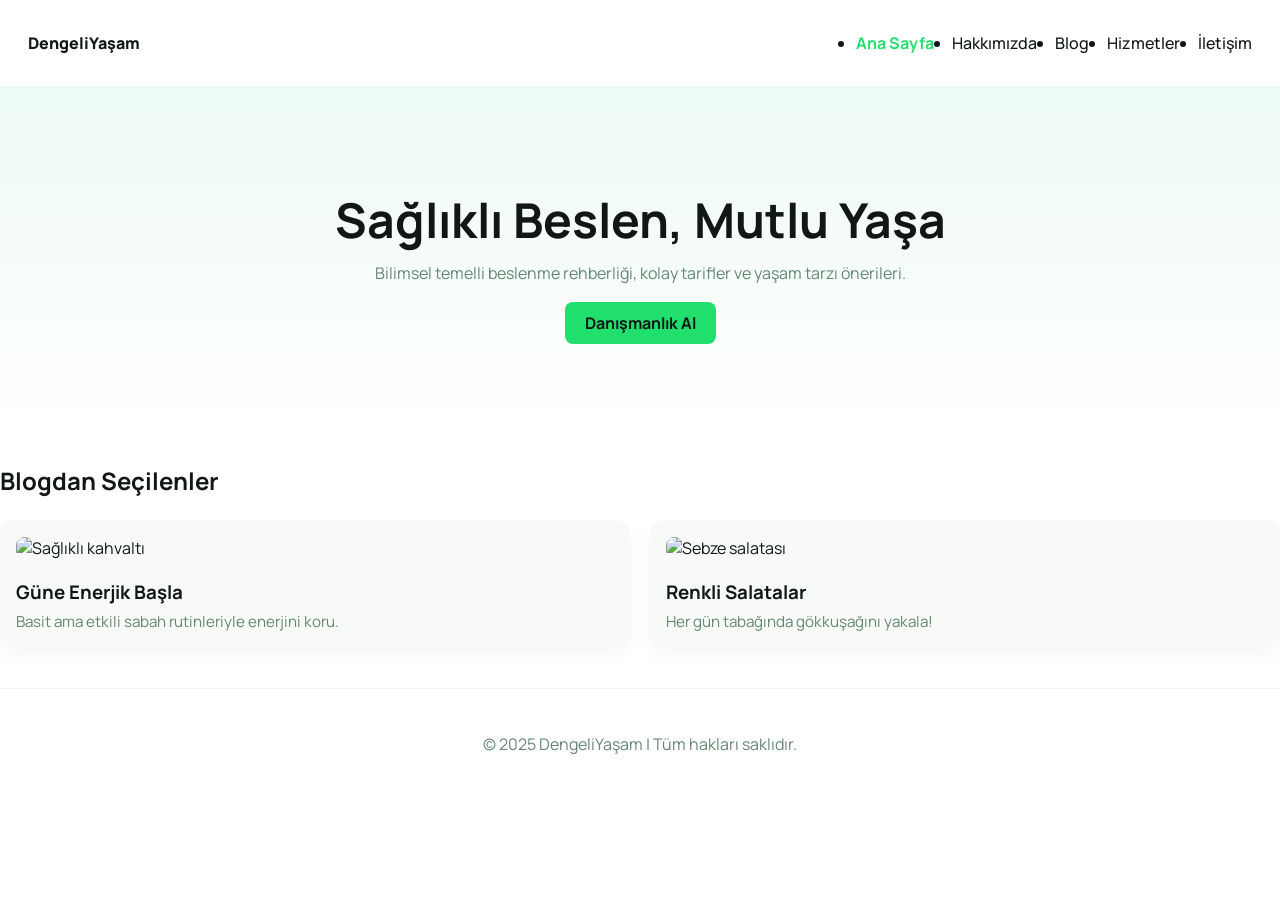
==== index.html @ bfea12a0 "Add real images to featured cards" ====
<!DOCTYPE html>
<html lang="tr">
<head>
  <meta charset="UTF-8">
  <meta name="viewport" content="width=device-width, initial-scale=1.0">
  <title>DengeliYaşam | Ana Sayfa</title>
  <meta name="description" content="DengeliYaşam - Sağlıklı beslenme, tarifler ve yaşam tarzı önerileri." />
  <link rel="preconnect" href="https://fonts.gstatic.com" crossorigin>
  <link href="https://fonts.googleapis.com/css2?family=Manrope:wght@400;500;700;800&family=Noto+Sans:wght@400;500;700;900&display=swap" rel="stylesheet">
  <link rel="stylesheet" href="css/style.css">
</head>

<body>
  
  <header>
    <nav class="navbar">
      <a href="index.html" class="logo">DengeliYaşam</a>
      <ul class="nav-links">
        <li><a href="index.html">Ana Sayfa</a></li>
        <li><a href="hakkimizda.html">Hakkımızda</a></li>
        <li><a href="blog.html">Blog</a></li>
        <li><a href="hizmetler.html">Hizmetler</a></li>
        <li><a href="iletisim.html">İletişim</a></li>
      </ul>
    </nav>
  </header>

  <section class="hero">
    <h1>Sağlıklı Beslen, Mutlu Yaşa</h1>
    <p>Bilimsel temelli beslenme rehberliği, kolay tarifler ve yaşam tarzı önerileri.</p>
    <a href="hizmetler.html" class="btn">Danışmanlık Al</a>
  </section>

 
  <section class="featured">
    <h2>Blogdan Seçilenler</h2>
    <div class="card-container">
      
      <div class="card">
        <img src="https://images.unsplash.com/photo-1504674900247-0877df9cc836?auto=format&fit=crop&w=1200&q=80" alt="Sağlıklı kahvaltı">
        <h3>Güne Enerjik Başla</h3>
        <p>Basit ama etkili sabah rutinleriyle enerjini koru.</p>
      </div>
      <div class="card">
        <img src="https://images.unsplash.com/photo-1546069901-ba9599a7e63c?auto=format&fit=crop&w=1200&q=80" alt="Sebze salatası">
        <h3>Renkli Salatalar</h3>
        <p>Her gün tabağında gökkuşağını yakala!</p>
      </div>
    </div>
  </section>

  
  <footer>
    <p>© 2025 DengeliYaşam | Tüm hakları saklıdır.</p>
  </footer>

  <script src="js/script.js"></script>
</body>
</html>
---- css/style.css ----
:root{
  --green:#20df6c;
  --muted:#648772;
  --bg:#ffffff;
  --text:#111714;
  --card:#f7faf7;
}

*{box-sizing:border-box}
html,body{height:100%}
body{
  margin:0;
  font-family:Manrope, Noto Sans, system-ui, -apple-system, 'Segoe UI', Roboto, 'Helvetica Neue', Arial;
  background:var(--bg);
  color:var(--text);
  -webkit-font-smoothing:antialiased;
}

/* Header / Navigation */
.navbar{
  display:flex;
  align-items:center;
  justify-content:space-between;
  gap:20px;
  padding:16px 28px;
  border-bottom:1px solid #f0f4f2;
}
.logo{font-weight:800;color:var(--text);text-decoration:none}
.nav-links{display:flex;gap:18px;align-items:center}
.nav-links a{color:var(--text);text-decoration:none;font-weight:500}
.nav-links a.active{color:var(--green);font-weight:700}
.cta{background:var(--green);color:var(--text);padding:8px 14px;border-radius:8px;font-weight:700;text-decoration:none}

/* Responsive container */
.layout-content-container{max-width:1100px;margin:0 auto;padding:20px}

/* Hero */
.hero{
  padding:80px 20px;
  text-align:center;
  background:linear-gradient(180deg, rgba(226,247,237,0.6), rgba(255,255,255,0.8));
}
.hero h1{font-size:2.25rem;margin:0 0 10px}
.hero p{color:var(--muted);margin:0 0 18px}

.btn{display:inline-block;background:var(--green);color:var(--text);padding:10px 20px;border-radius:8px;text-decoration:none;font-weight:700}

/* Cards / featured */
.card-container{display:grid;grid-template-columns:repeat(auto-fit,minmax(260px,1fr));gap:20px;margin:24px 0}
.card{background:var(--card);border-radius:12px;padding:16px;overflow:hidden;box-shadow:0 6px 18px rgba(17,23,20,0.04)}
.card img{width:100%;height:160px;object-fit:cover;border-radius:8px;margin-bottom:12px}
.card h3{margin:8px 0 6px}
.card p{color:var(--muted);margin:0;font-size:0.95rem}

/* Content */
.content{padding:28px 20px;max-width:900px;margin:0 auto}

/* Contact form */
form{display:flex;flex-direction:column;gap:12px;max-width:560px}
input,textarea{padding:12px;border-radius:10px;border:1px solid #e6ece6;background:white;font-family:inherit}
input:focus,textarea:focus{outline:2px solid rgba(32,223,108,0.18);border-color:var(--green)}
button[type=submit]{background:var(--green);color:var(--text);padding:10px 14px;border-radius:8px;border:0;font-weight:700;cursor:pointer}

/* Footer */
footer{padding:28px 20px;background:transparent;color:var(--muted);text-align:center;border-top:1px solid #f0f4f2;margin-top:40px}

/* Utilities */
.text-muted{color:var(--muted)}

/* Responsive tweaks */
@media (min-width:768px){
  .hero h1{font-size:3rem}
  .hero{padding:100px 20px}
}

@media (max-width:600px){
  .navbar{padding:12px}
  .nav-links{display:none}
}
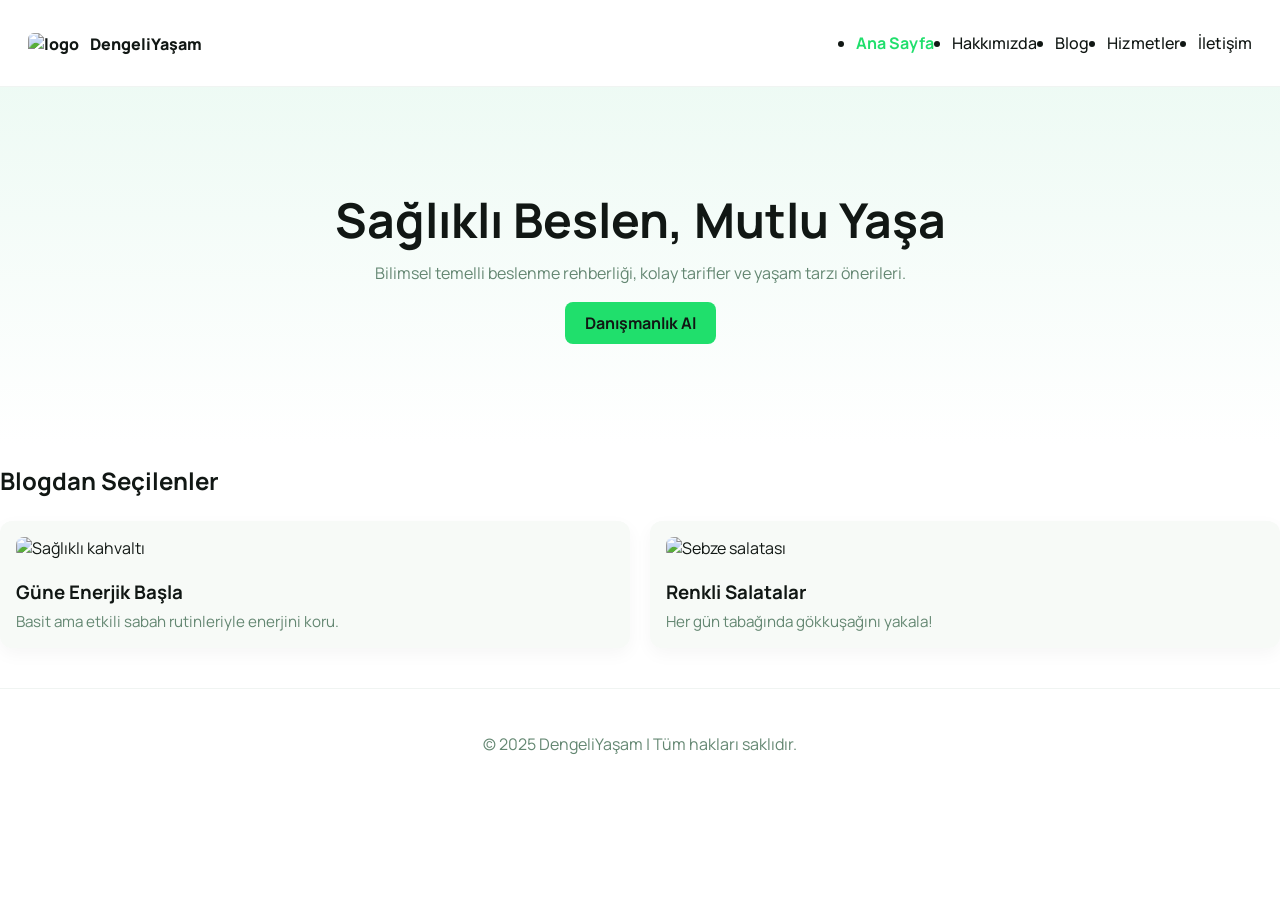
==== commit 2f865201: "Add images and header logos across site" ====
--- a/index.html
+++ b/index.html
@@ -14,7 +14,7 @@
   
   <header>
     <nav class="navbar">
-      <a href="index.html" class="logo">DengeliYaşam</a>
+  <a href="index.html" class="logo"><img src="https://images.unsplash.com/photo-1507029340645-085b722e21f0?auto=format&fit=crop&w=80&q=60" alt="logo" style="height:36px;vertical-align:middle;border-radius:6px"> <span style="margin-left:8px;vertical-align:middle">DengeliYaşam</span></a>
       <ul class="nav-links">
         <li><a href="index.html">Ana Sayfa</a></li>
         <li><a href="hakkimizda.html">Hakkımızda</a></li>
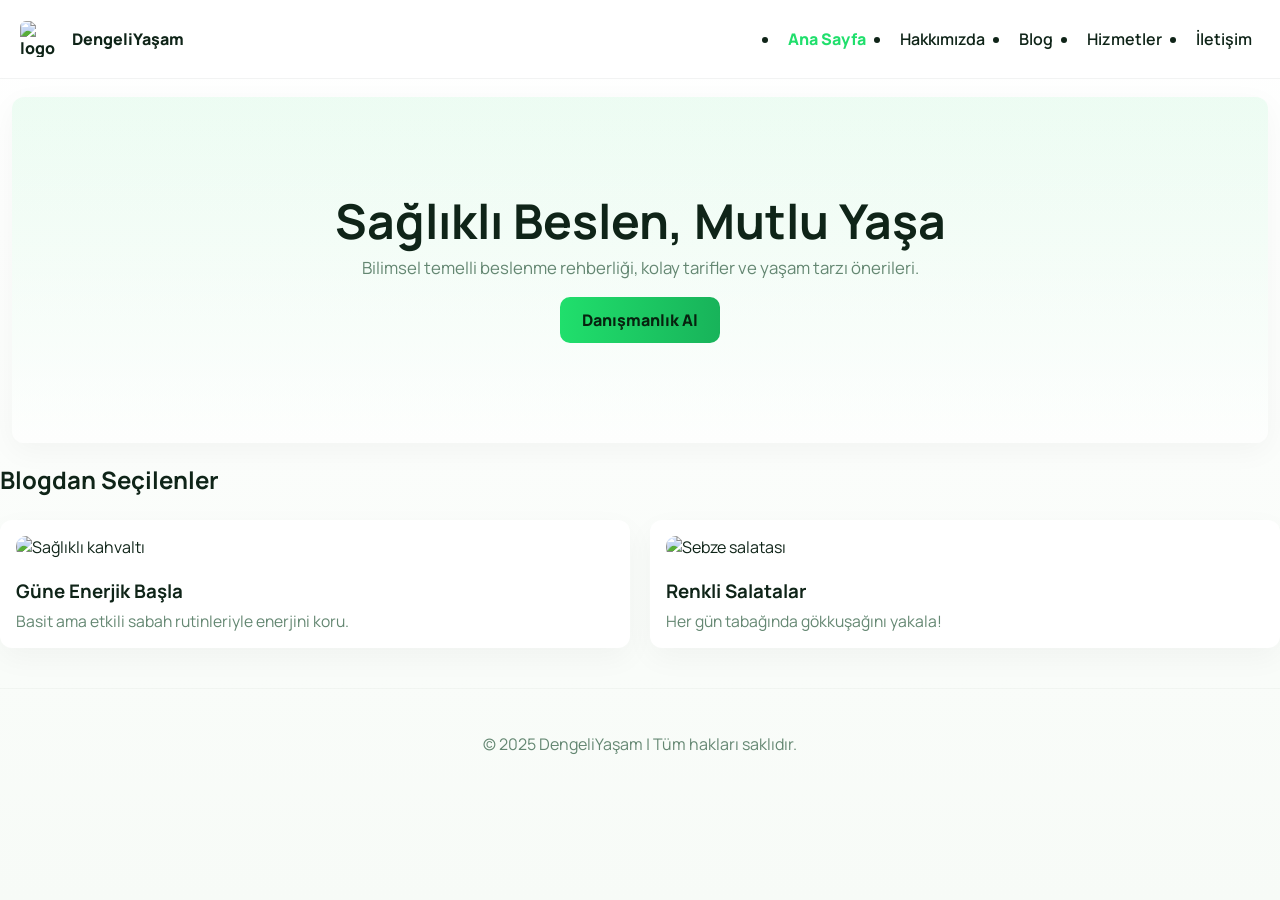
==== commit ee17cc0b: "Polish styles, responsive images, and wire contact form to Formspree" ====
--- a/index.html
+++ b/index.html
@@ -37,12 +37,20 @@
     <div class="card-container">
       
       <div class="card">
-        <img src="https://images.unsplash.com/photo-1504674900247-0877df9cc836?auto=format&fit=crop&w=1200&q=80" alt="Sağlıklı kahvaltı">
+        <img src="https://images.unsplash.com/photo-1504674900247-0877df9cc836?auto=format&fit=crop&w=1200&q=80"
+             srcset="https://images.unsplash.com/photo-1504674900247-0877df9cc836?auto=format&fit=crop&w=600&q=60 600w, https://images.unsplash.com/photo-1504674900247-0877df9cc836?auto=format&fit=crop&w=900&q=70 900w, https://images.unsplash.com/photo-1504674900247-0877df9cc836?auto=format&fit=crop&w=1200&q=80 1200w"
+             sizes="(max-width:600px) 100vw, 33vw"
+             loading="lazy"
+             alt="Sağlıklı kahvaltı">
         <h3>Güne Enerjik Başla</h3>
         <p>Basit ama etkili sabah rutinleriyle enerjini koru.</p>
       </div>
       <div class="card">
-        <img src="https://images.unsplash.com/photo-1546069901-ba9599a7e63c?auto=format&fit=crop&w=1200&q=80" alt="Sebze salatası">
+        <img src="https://images.unsplash.com/photo-1546069901-ba9599a7e63c?auto=format&fit=crop&w=1200&q=80"
+             srcset="https://images.unsplash.com/photo-1546069901-ba9599a7e63c?auto=format&fit=crop&w=600&q=60 600w, https://images.unsplash.com/photo-1546069901-ba9599a7e63c?auto=format&fit=crop&w=900&q=70 900w, https://images.unsplash.com/photo-1546069901-ba9599a7e63c?auto=format&fit=crop&w=1200&q=80 1200w"
+             sizes="(max-width:600px) 100vw, 33vw"
+             loading="lazy"
+             alt="Sebze salatası">
         <h3>Renkli Salatalar</h3>
         <p>Her gün tabağında gökkuşağını yakala!</p>
       </div>
--- a/css/style.css
+++ b/css/style.css
@@ -1,9 +1,12 @@
 :root{
   --green:#20df6c;
+  --accent:#18b35a;
   --muted:#648772;
-  --bg:#ffffff;
-  --text:#111714;
+  --bg:#fbfdfb;
+  --surface:#ffffff;
+  --text:#0f2418;
   --card:#f7faf7;
+  --max-width:1100px;
 }
 
 *{box-sizing:border-box}
@@ -11,7 +14,7 @@
 body{
   margin:0;
   font-family:Manrope, Noto Sans, system-ui, -apple-system, 'Segoe UI', Roboto, 'Helvetica Neue', Arial;
-  background:var(--bg);
+  background:linear-gradient(180deg, #ffffff 0%, rgba(245,250,245,0.8) 100%);
   color:var(--text);
   -webkit-font-smoothing:antialiased;
 }
@@ -22,47 +25,60 @@
   align-items:center;
   justify-content:space-between;
   gap:20px;
-  padding:16px 28px;
-  border-bottom:1px solid #f0f4f2;
+  padding:12px 20px;
+  border-bottom:1px solid rgba(15,36,24,0.05);
+  backdrop-filter: blur(4px);
+  position:sticky;
+  top:0;
+  z-index:40;
+  background:rgba(255,255,255,0.6);
 }
-.logo{font-weight:800;color:var(--text);text-decoration:none}
+.logo{font-weight:800;color:var(--text);text-decoration:none;display:flex;align-items:center;gap:8px}
+.logo img{height:36px;width:36px;object-fit:cover;border-radius:8px}
 .nav-links{display:flex;gap:18px;align-items:center}
-.nav-links a{color:var(--text);text-decoration:none;font-weight:500}
-.nav-links a.active{color:var(--green);font-weight:700}
-.cta{background:var(--green);color:var(--text);padding:8px 14px;border-radius:8px;font-weight:700;text-decoration:none}
+.nav-links a{color:var(--text);text-decoration:none;font-weight:600;padding:6px 8px;border-radius:8px}
+.nav-links a:hover{background:rgba(24,179,90,0.06)}
+.nav-links a.active{color:var(--green);font-weight:800}
+.cta{background:linear-gradient(90deg,var(--green),var(--accent));color:#07220f;padding:10px 16px;border-radius:10px;font-weight:800;text-decoration:none;box-shadow:0 6px 18px rgba(24,179,90,0.12);transition:transform .12s ease, box-shadow .12s ease}
+.cta:hover{transform:translateY(-2px);box-shadow:0 12px 30px rgba(24,179,90,0.12)}
 
 /* Responsive container */
-.layout-content-container{max-width:1100px;margin:0 auto;padding:20px}
+.container{max-width:var(--max-width);margin:0 auto;padding:20px}
 
 /* Hero */
 .hero{
-  padding:80px 20px;
+  padding:72px 18px;
   text-align:center;
-  background:linear-gradient(180deg, rgba(226,247,237,0.6), rgba(255,255,255,0.8));
+  background:linear-gradient(180deg, rgba(32,223,108,0.08), rgba(255,255,255,0.6));
+  border-radius:12px;
+  margin:18px 12px;
+  box-shadow:0 8px 30px rgba(15,36,24,0.04);
 }
-.hero h1{font-size:2.25rem;margin:0 0 10px}
-.hero p{color:var(--muted);margin:0 0 18px}
+.hero h1{font-size:2.4rem;margin:0 0 10px;line-height:1.02}
+.hero p{color:var(--muted);margin:0 0 18px;font-size:1.05rem}
 
-.btn{display:inline-block;background:var(--green);color:var(--text);padding:10px 20px;border-radius:8px;text-decoration:none;font-weight:700}
+.btn{display:inline-block;background:linear-gradient(90deg,var(--green),var(--accent));color:#07220f;padding:12px 22px;border-radius:10px;text-decoration:none;font-weight:800;transition:transform .12s ease, box-shadow .12s ease}
+.btn:hover{transform:translateY(-3px);box-shadow:0 18px 36px rgba(24,179,90,0.12)}
 
 /* Cards / featured */
 .card-container{display:grid;grid-template-columns:repeat(auto-fit,minmax(260px,1fr));gap:20px;margin:24px 0}
-.card{background:var(--card);border-radius:12px;padding:16px;overflow:hidden;box-shadow:0 6px 18px rgba(17,23,20,0.04)}
-.card img{width:100%;height:160px;object-fit:cover;border-radius:8px;margin-bottom:12px}
+.card{background:var(--surface);border-radius:12px;padding:16px;overflow:hidden;box-shadow:0 10px 30px rgba(11,20,14,0.04);transition:transform .16s ease, box-shadow .16s ease}
+.card:hover{transform:translateY(-6px);box-shadow:0 20px 48px rgba(11,20,14,0.06)}
+.card img{width:100%;height:180px;object-fit:cover;border-radius:10px;margin-bottom:12px}
 .card h3{margin:8px 0 6px}
-.card p{color:var(--muted);margin:0;font-size:0.95rem}
+.card p{color:var(--muted);margin:0;font-size:0.98rem}
 
 /* Content */
-.content{padding:28px 20px;max-width:900px;margin:0 auto}
+.content{padding:28px 20px;max-width:920px;margin:0 auto}
 
 /* Contact form */
-form{display:flex;flex-direction:column;gap:12px;max-width:560px}
-input,textarea{padding:12px;border-radius:10px;border:1px solid #e6ece6;background:white;font-family:inherit}
-input:focus,textarea:focus{outline:2px solid rgba(32,223,108,0.18);border-color:var(--green)}
-button[type=submit]{background:var(--green);color:var(--text);padding:10px 14px;border-radius:8px;border:0;font-weight:700;cursor:pointer}
+form{display:flex;flex-direction:column;gap:12px;max-width:640px}
+input,textarea{padding:14px;border-radius:12px;border:1px solid rgba(12,30,22,0.06);background:var(--surface);font-family:inherit}
+input:focus,textarea:focus{outline:3px solid rgba(32,223,108,0.12);border-color:var(--accent)}
+button[type=submit]{background:linear-gradient(90deg,var(--green),var(--accent));color:#07220f;padding:12px 16px;border-radius:10px;border:0;font-weight:800;cursor:pointer}
 
 /* Footer */
-footer{padding:28px 20px;background:transparent;color:var(--muted);text-align:center;border-top:1px solid #f0f4f2;margin-top:40px}
+footer{padding:28px 20px;background:transparent;color:var(--muted);text-align:center;border-top:1px solid rgba(15,36,24,0.03);margin-top:40px}
 
 /* Utilities */
 .text-muted{color:var(--muted)}
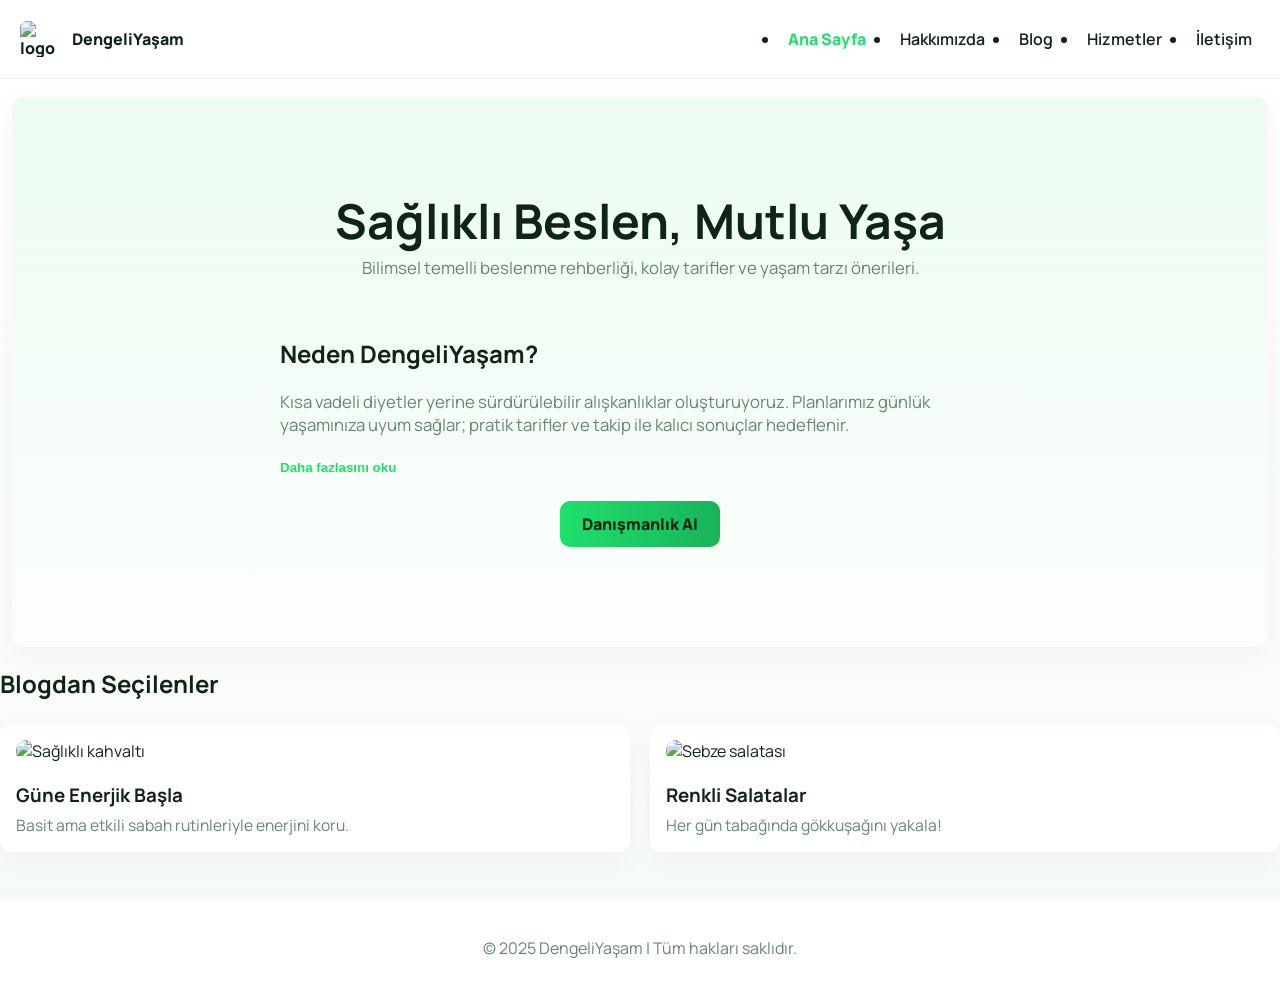
==== commit 34358b7d: "Add expanded copy, read-more toggles and SEO meta updates" ====
--- a/index.html
+++ b/index.html
@@ -4,7 +4,7 @@
   <meta charset="UTF-8">
   <meta name="viewport" content="width=device-width, initial-scale=1.0">
   <title>DengeliYaşam | Ana Sayfa</title>
-  <meta name="description" content="DengeliYaşam - Sağlıklı beslenme, tarifler ve yaşam tarzı önerileri." />
+  <meta name="description" content="DengeliYaşam - Bilimsel temelli, pratik ve kişiye özel beslenme danışmanlığı. Tarifler ve yaşam tarzı önerileri." />
   <link rel="preconnect" href="https://fonts.gstatic.com" crossorigin>
   <link href="https://fonts.googleapis.com/css2?family=Manrope:wght@400;500;700;800&family=Noto+Sans:wght@400;500;700;900&display=swap" rel="stylesheet">
   <link rel="stylesheet" href="css/style.css">
@@ -28,6 +28,14 @@
   <section class="hero">
     <h1>Sağlıklı Beslen, Mutlu Yaşa</h1>
     <p>Bilimsel temelli beslenme rehberliği, kolay tarifler ve yaşam tarzı önerileri.</p>
+    <div class="container" style="max-width:760px;margin:12px auto 0;text-align:left">
+      <h2>Neden DengeliYaşam?</h2>
+      <p>Kısa vadeli diyetler yerine sürdürülebilir alışkanlıklar oluşturuyoruz. Planlarımız günlük yaşamınıza uyum sağlar; pratik tarifler ve takip ile kalıcı sonuçlar hedeflenir.</p>
+      <button class="read-more-btn" data-target="home-more">Daha fazlasını oku</button>
+      <div id="home-more" class="more-content">
+        <p>Uzman diyetisyenlerimizle yapılan değerlendirmeler sayesinde hem sağlık hedeflerinize ulaşır hem de lezzetten ödün vermezsiniz. Kilo yönetimi, metabolik destek ve sporcu beslenmesi gibi alanlarda kişiye özel programlar sunuyoruz.</p>
+      </div>
+    </div>
     <a href="hizmetler.html" class="btn">Danışmanlık Al</a>
   </section>
 
--- a/css/style.css
+++ b/css/style.css
@@ -80,6 +80,16 @@
 /* Footer */
 footer{padding:28px 20px;background:transparent;color:var(--muted);text-align:center;border-top:1px solid rgba(15,36,24,0.03);margin-top:40px}
 
+/* Read-more / expandable content */
+.read-more-btn{background:transparent;border:0;color:var(--green);font-weight:700;cursor:pointer;padding:6px 0}
+.more-content{display:none;margin-top:10px;color:var(--text);line-height:1.6}
+.more-content.open{display:block}
+
+@media (max-width:600px){
+  .hero{padding:36px 12px}
+  .hero h1{font-size:1.9rem}
+}
+
 /* Utilities */
 .text-muted{color:var(--muted)}
 
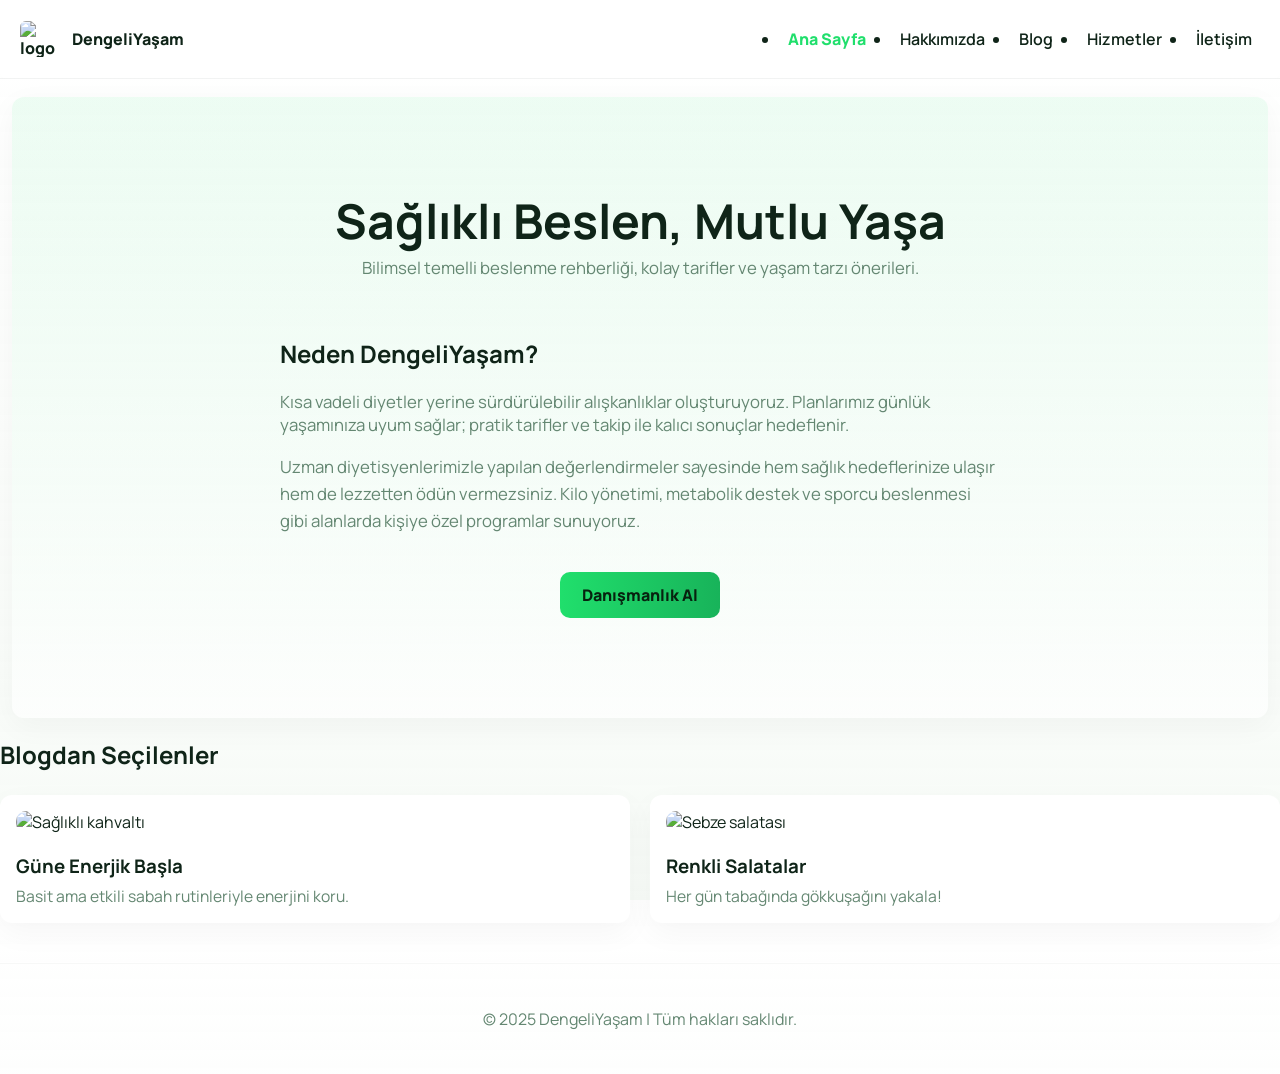
==== commit 42f16e43: "Remove read-more UI: show full content on all devices" ====
--- a/index.html
+++ b/index.html
@@ -31,7 +31,6 @@
     <div class="container" style="max-width:760px;margin:12px auto 0;text-align:left">
       <h2>Neden DengeliYaşam?</h2>
       <p>Kısa vadeli diyetler yerine sürdürülebilir alışkanlıklar oluşturuyoruz. Planlarımız günlük yaşamınıza uyum sağlar; pratik tarifler ve takip ile kalıcı sonuçlar hedeflenir.</p>
-      <button class="read-more-btn" data-target="home-more">Daha fazlasını oku</button>
       <div id="home-more" class="more-content">
         <p>Uzman diyetisyenlerimizle yapılan değerlendirmeler sayesinde hem sağlık hedeflerinize ulaşır hem de lezzetten ödün vermezsiniz. Kilo yönetimi, metabolik destek ve sporcu beslenmesi gibi alanlarda kişiye özel programlar sunuyoruz.</p>
       </div>
--- a/css/style.css
+++ b/css/style.css
@@ -81,9 +81,8 @@
 footer{padding:28px 20px;background:transparent;color:var(--muted);text-align:center;border-top:1px solid rgba(15,36,24,0.03);margin-top:40px}
 
 /* Read-more / expandable content */
-.read-more-btn{background:transparent;border:0;color:var(--green);font-weight:700;cursor:pointer;padding:6px 0}
-.more-content{display:none;margin-top:10px;color:var(--text);line-height:1.6}
-.more-content.open{display:block}
+.read-more-btn{display:none}
+.more-content{display:block;margin-top:10px;color:var(--text);line-height:1.6}
 
 @media (max-width:600px){
   .hero{padding:36px 12px}
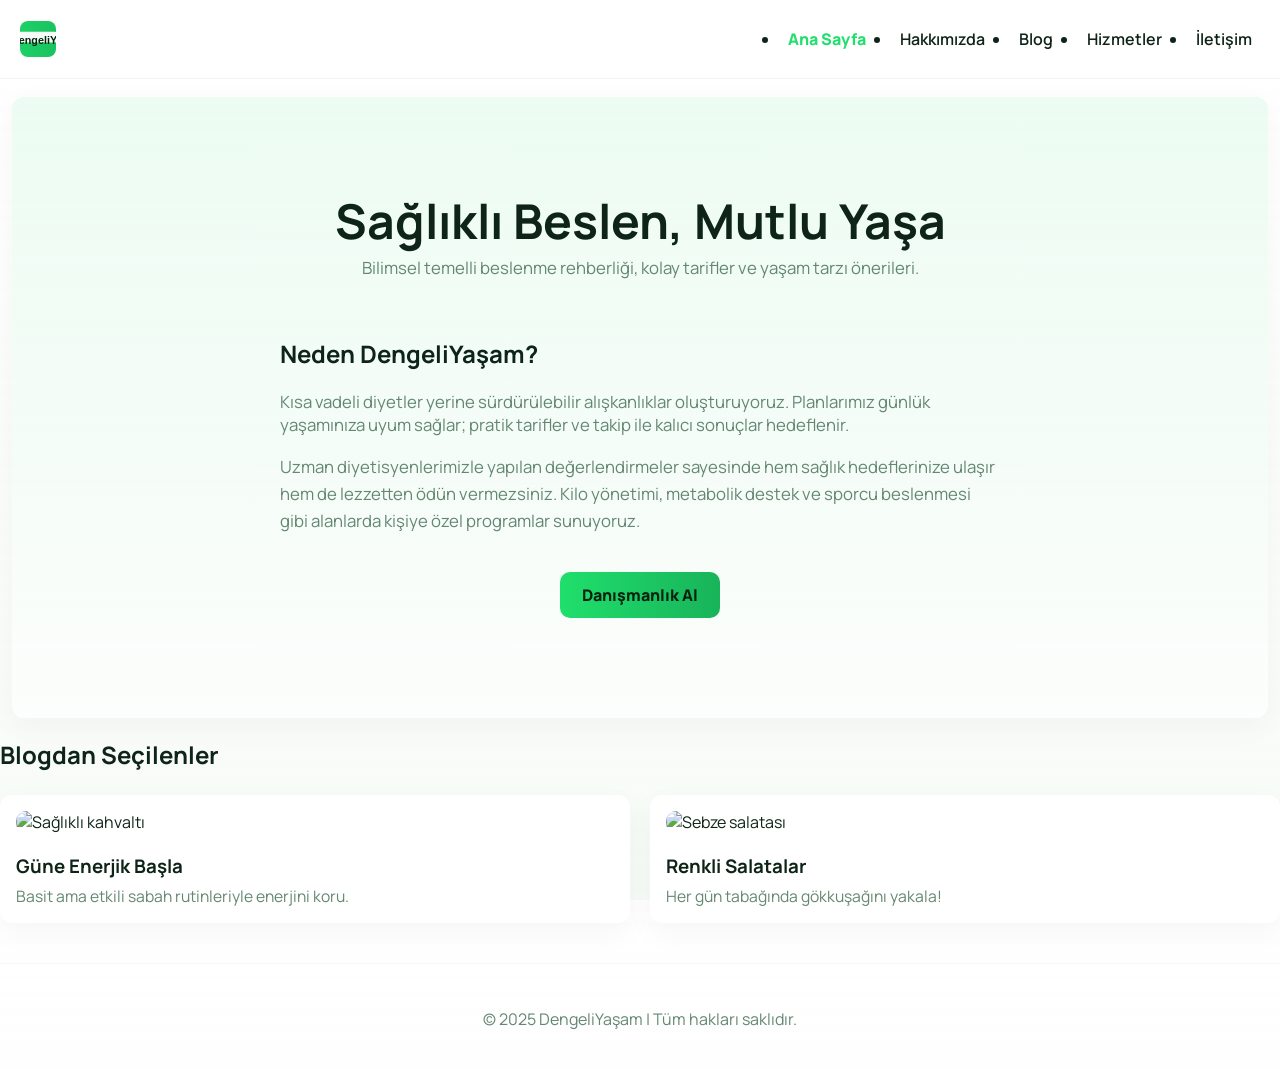
==== commit d7a34826: "Add SVG logo and update header logos; fix H2 in hakkimizda" ====
--- a/index.html
+++ b/index.html
@@ -14,7 +14,7 @@
   
   <header>
     <nav class="navbar">
-  <a href="index.html" class="logo"><img src="https://images.unsplash.com/photo-1507029340645-085b722e21f0?auto=format&fit=crop&w=80&q=60" alt="logo" style="height:36px;vertical-align:middle;border-radius:6px"> <span style="margin-left:8px;vertical-align:middle">DengeliYaşam</span></a>
+  <a href="index.html" class="logo" aria-label="DengeliYaşam ana sayfa"><img src="assets/logo.svg" alt="DengeliYaşam logo" style="height:36px;vertical-align:middle"> </a>
       <ul class="nav-links">
         <li><a href="index.html">Ana Sayfa</a></li>
         <li><a href="hakkimizda.html">Hakkımızda</a></li>
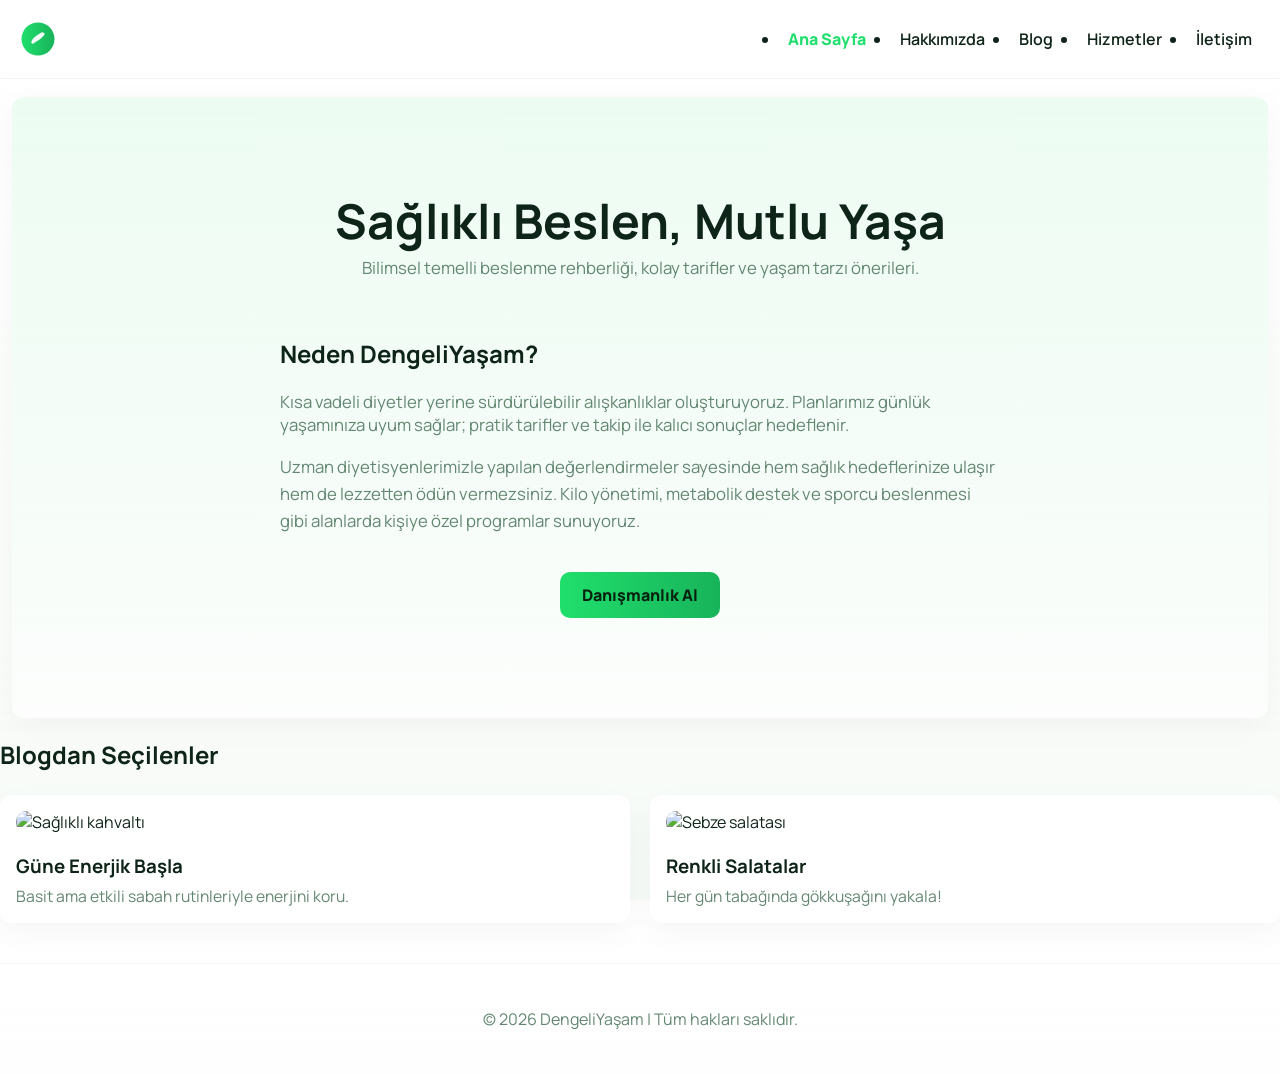
==== commit 0268d0a4: "Trigger Pages rebuild" ====
--- a/index.html
+++ b/index.html
@@ -8,13 +8,20 @@
   <link rel="preconnect" href="https://fonts.gstatic.com" crossorigin>
   <link href="https://fonts.googleapis.com/css2?family=Manrope:wght@400;500;700;800&family=Noto+Sans:wght@400;500;700;900&display=swap" rel="stylesheet">
   <link rel="stylesheet" href="css/style.css">
+  <link rel="icon" href="assets/favicon.svg" type="image/svg+xml">
+  <meta name="theme-color" content="#F6FFF5">
+  <meta property="og:title" content="DengeliYaşam">
+  <meta property="og:description" content="Bilimsel temelli, pratik ve kişiye özel beslenme danışmanlığı.">
+  <meta property="og:image" content="https://images.unsplash.com/photo-1504674900247-0877df9cc836?auto=format&fit=crop&w=1200&q=80">
+  <meta name="twitter:card" content="summary_large_image">
 </head>
 
 <body>
+  <a class="skip-link" href="#content" style="position:absolute;left:-999px;top:auto;width:1px;height:1px;overflow:hidden">İçeriğe atla</a>
   
   <header>
     <nav class="navbar">
-  <a href="index.html" class="logo" aria-label="DengeliYaşam ana sayfa"><img src="assets/logo.svg" alt="DengeliYaşam logo" style="height:36px;vertical-align:middle"> </a>
+  <a href="index.html" class="logo" aria-label="DengeliYaşam ana sayfa"><img src="assets/logo-symbol.svg" alt="DengeliYaşam sembol logo" style="height:36px;vertical-align:middle"> </a>
       <ul class="nav-links">
         <li><a href="index.html">Ana Sayfa</a></li>
         <li><a href="hakkimizda.html">Hakkımızda</a></li>
@@ -25,7 +32,7 @@
     </nav>
   </header>
 
-  <section class="hero">
+  <section id="content" class="hero">
     <h1>Sağlıklı Beslen, Mutlu Yaşa</h1>
     <p>Bilimsel temelli beslenme rehberliği, kolay tarifler ve yaşam tarzı önerileri.</p>
     <div class="container" style="max-width:760px;margin:12px auto 0;text-align:left">
